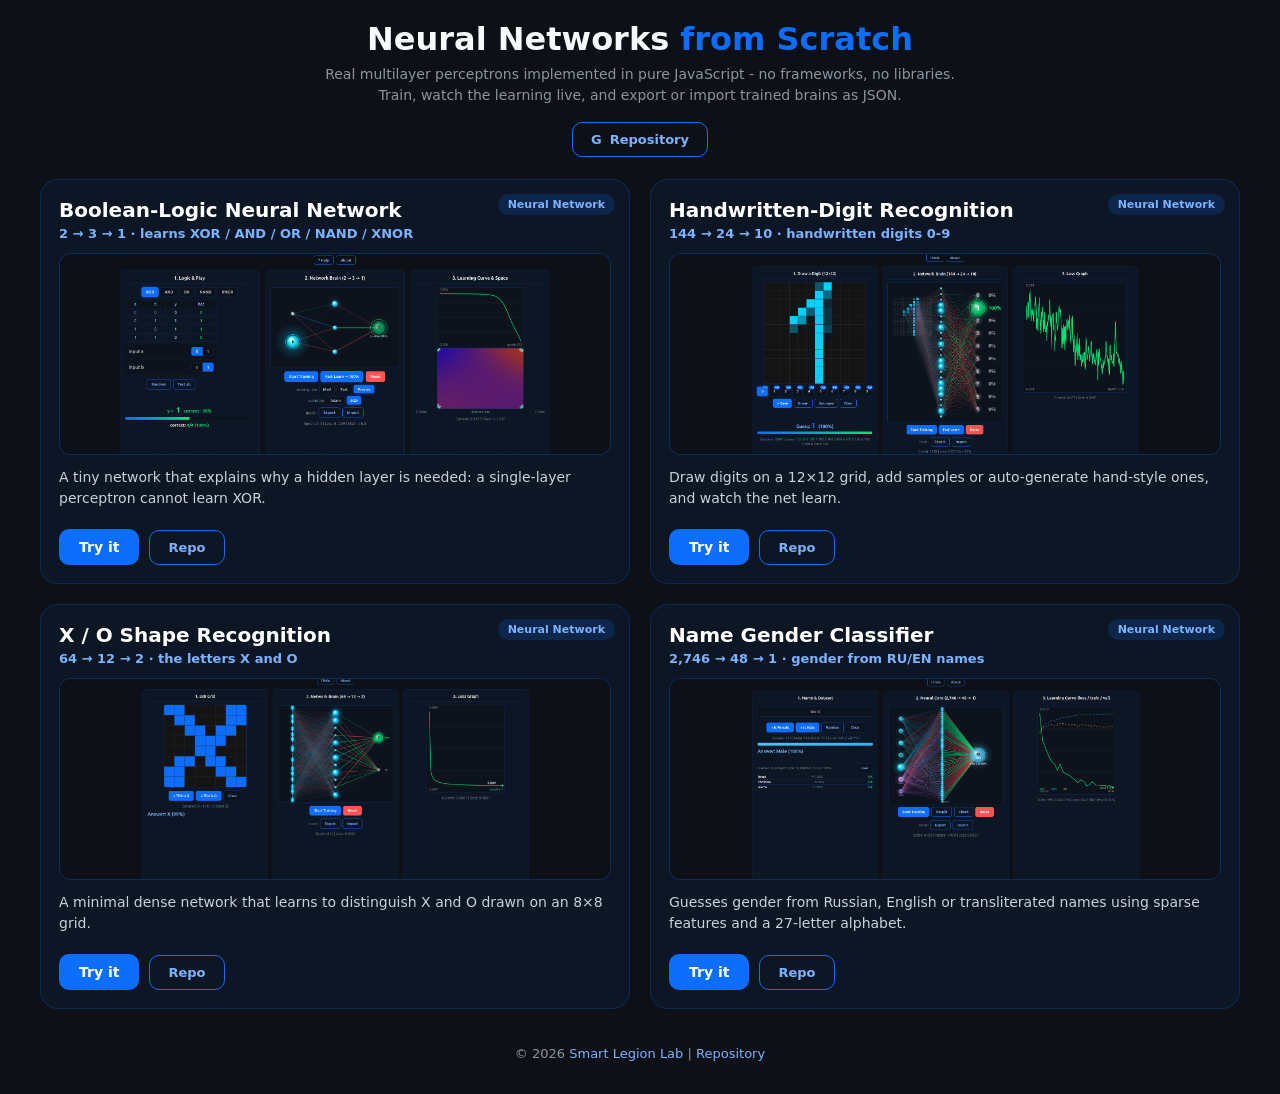
==== index.html @ 5404b71b "from-scratch-neural-networks v1.1.0" ====
<!DOCTYPE html>
<html lang="en">
<head>
    <meta charset="UTF-8">
    <meta name="viewport" content="width=device-width, initial-scale=1.0">
    <title>Neural Networks from Scratch · Smart Legion Lab</title>
    <meta name="description" content="A collection of real multilayer perceptrons (MLPs) implemented from scratch in pure JavaScript. Educational demos with live visualization, model export and import.">
    <link rel="stylesheet" href="css/style.css">
</head>
<body>
<header class="site-head">
    <h1 class="site-title">Neural Networks <span class="hi">from Scratch</span></h1>
    <p class="site-sub">Real multilayer perceptrons implemented in pure JavaScript - no frameworks, no libraries.
        Train, watch the learning live, and export or import trained brains as JSON.</p>
    <div class="head-meta">
        <a href="https://github.com/smartlegionlab/from-scratch-neural-networks" target="_blank" rel="noopener" class="btn btn-ghost">
            <span class="ico">G</span> Repository
        </a>
    </div>
</header>
<main class="grid">

    <article class="card">
        <span class="card-badge">Neural Network</span>
        <h2 class="card-title">Boolean-Logic Neural Network</h2>
        <p class="card-meta">2 → 3 → 1 · learns XOR / AND / OR / NAND / XNOR</p>
        <div class="thumb"><img src="data/images/logic-gates-neural-network.png" alt="Boolean-Logic Neural Network"></div>
        <p class="card-desc">A tiny network that explains why a hidden layer is needed: a single-layer perceptron cannot learn XOR.</p>
        <div class="card-actions">
            <a class="btn btn-blue" href="logic-gates-neural-network.html">Try it</a>
            <a class="btn btn-ghost" href="https://github.com/smartlegionlab/from-scratch-neural-networks" target="_blank" rel="noopener">Repo</a>
        </div>
    </article>

    <article class="card">
        <span class="card-badge">Neural Network</span>
        <h2 class="card-title">Handwritten-Digit Recognition</h2>
        <p class="card-meta">144 → 24 → 10 · handwritten digits 0-9</p>
        <div class="thumb"><img src="data/images/digit-recognition-neural-network.png" alt="Handwritten-Digit Recognition Neural Network"></div>
        <p class="card-desc">Draw digits on a 12×12 grid, add samples or auto-generate hand-style ones, and watch the net learn.</p>
        <div class="card-actions">
            <a class="btn btn-blue" href="digit-recognition-neural-network.html">Try it</a>
            <a class="btn btn-ghost" href="https://github.com/smartlegionlab/from-scratch-neural-networks" target="_blank" rel="noopener">Repo</a>
        </div>
    </article>

    <article class="card">
        <span class="card-badge">Neural Network</span>
        <h2 class="card-title">X / O Shape Recognition</h2>
        <p class="card-meta">64 → 12 → 2 · the letters X and O</p>
        <div class="thumb"><img src="data/images/x-o-recognition-neural-network.png" alt="X / O Shape Recognition Neural Network"></div>
        <p class="card-desc">A minimal dense network that learns to distinguish X and O drawn on an 8×8 grid.</p>
        <div class="card-actions">
            <a class="btn btn-blue" href="x-o-recognition-neural-network.html">Try it</a>
            <a class="btn btn-ghost" href="https://github.com/smartlegionlab/from-scratch-neural-networks" target="_blank" rel="noopener">Repo</a>
        </div>
    </article>

    <article class="card">
        <span class="card-badge">Neural Network</span>
        <h2 class="card-title">Name Gender Classifier</h2>
        <p class="card-meta">2,746 → 48 → 1 · gender from RU/EN names</p>
        <div class="thumb"><img src="data/images/name-gender-classifier-neural-network.png" alt="Name Gender Classifier Neural Network"></div>
        <p class="card-desc">Guesses gender from Russian, English or transliterated names using sparse features and a 27-letter alphabet.</p>
        <div class="card-actions">
            <a class="btn btn-blue" href="name-gender-classifier-neural-network.html">Try it</a>
            <a class="btn btn-ghost" href="https://github.com/smartlegionlab/from-scratch-neural-networks" target="_blank" rel="noopener">Repo</a>
        </div>
    </article>

</main>
<footer class="site-foot">
    <p>&#169; <span id="currentYear">2026</span>
        <a href="https://github.com/smartlegionlab" target="_blank" rel="noopener">Smart Legion Lab</a> |
        <a href="https://github.com/smartlegionlab/from-scratch-neural-networks" target="_blank" rel="noopener">Repository</a></p>
</footer>
<script src="js/main.js"></script>
</body>
</html>
---- css/style.css ----
* { box-sizing: border-box; font-family: 'Segoe UI', system-ui, -apple-system, sans-serif; -webkit-tap-highlight-color: transparent; }
html, body { margin: 0; }
body { background: #0d1117; color: #e0e0e0; min-height: 100vh; padding: 20px; display: flex; flex-direction: column; align-items: center; }
.site-head { text-align: center; margin-bottom: 22px; max-width: 900px; }
.site-title { margin: 0 0 6px; font-size: 32px; font-weight: 800; color: #f8f9fa; }
.site-title .hi { color: #0d6efd; }
.site-sub { color: #8b949e; font-size: 14px; margin: 0 auto 16px; max-width: 640px; line-height: 1.5; }
.head-meta { display: flex; justify-content: center; gap: 10px; flex-wrap: wrap; }
.btn { display: inline-flex; align-items: center; justify-content: center; gap: 8px; border: none; border-radius: 10px; font-weight: 700; cursor: pointer; text-decoration: none; font-family: inherit; user-select: none; }
.btn-ghost { background: transparent; color: #7ab3ff; border: 1px solid #0d6efd; padding: 9px 18px; font-size: 13px; }
.btn-ghost:hover { background: rgba(13, 110, 253, 0.15); }
.btn-blue { background: #0d6efd; color: #fff; padding: 10px 20px; font-size: 14px; }
.btn-blue:hover { background: #0b5ed7; }
.ico { display: inline-block; font-weight: 900; }
.grid { display: grid; grid-template-columns: repeat(2, minmax(0, 1fr)); gap: 20px; width: 100%; max-width: 1200px; flex: 1; align-items: stretch; }
.card { position: relative; display: flex; flex-direction: column; background: rgba(13, 110, 253, 0.06); border: 1px solid rgba(13, 110, 253, 0.22); border-radius: 18px; padding: 18px; color: #e0e0e0; transition: transform .2s ease, box-shadow .2s ease, border-color .2s ease; min-height: 0; }
.card:hover { transform: translateY(-4px); border-color: rgba(13, 110, 253, 0.45); box-shadow: 0 12px 24px rgba(0, 0, 0, 0.4); background: rgba(13, 110, 253, 0.09); }
.card-badge { position: absolute; top: 14px; right: 14px; background: rgba(13, 110, 253, 0.18); color: #7ab3ff; border-radius: 20px; padding: 4px 10px; font-size: 11px; font-weight: 600; z-index: 1; }
.card-title { margin: 0 84px 4px 0; font-size: 20px; font-weight: 700; color: #fff; }
.card-meta { margin: 0 0 12px; color: #7ab3ff; font-size: 13px; font-weight: 600; }
.thumb { width: 100%; border-radius: 12px; overflow: hidden; border: 1px solid rgba(13, 110, 253, 0.3); margin-bottom: 12px; background: rgba(13, 17, 23, 0.6); }
.thumb img { display: block; width: 100%; height: 200px; object-fit: cover; }
.card-desc { margin: 0 0 16px; color: #c9d1d9; font-size: 14px; line-height: 1.5; }
.card-actions { display: flex; gap: 10px; flex-wrap: wrap; align-items: center; margin-top: auto; padding-top: 4px; }
.site-foot { margin-top: 24px; text-align: center; font-size: 13px; color: #8b949e; }
.site-foot a { color: #7ab3ff; text-decoration: none; }
.site-foot a:hover { text-decoration: underline; }
@media (max-width: 1000px) and (orientation: portrait) {
  body { padding: 10px; }
  .grid { grid-template-columns: 1fr; gap: 16px; }
  .site-title { font-size: 24px; }
}
@media (max-width: 1000px) and (orientation: landscape) {
  body { padding: 14px 20px; }
  .grid { grid-template-columns: repeat(2, minmax(0, 1fr)); gap: 12px; }
  .card { padding: 14px; }
  .thumb img { height: 140px; }
}
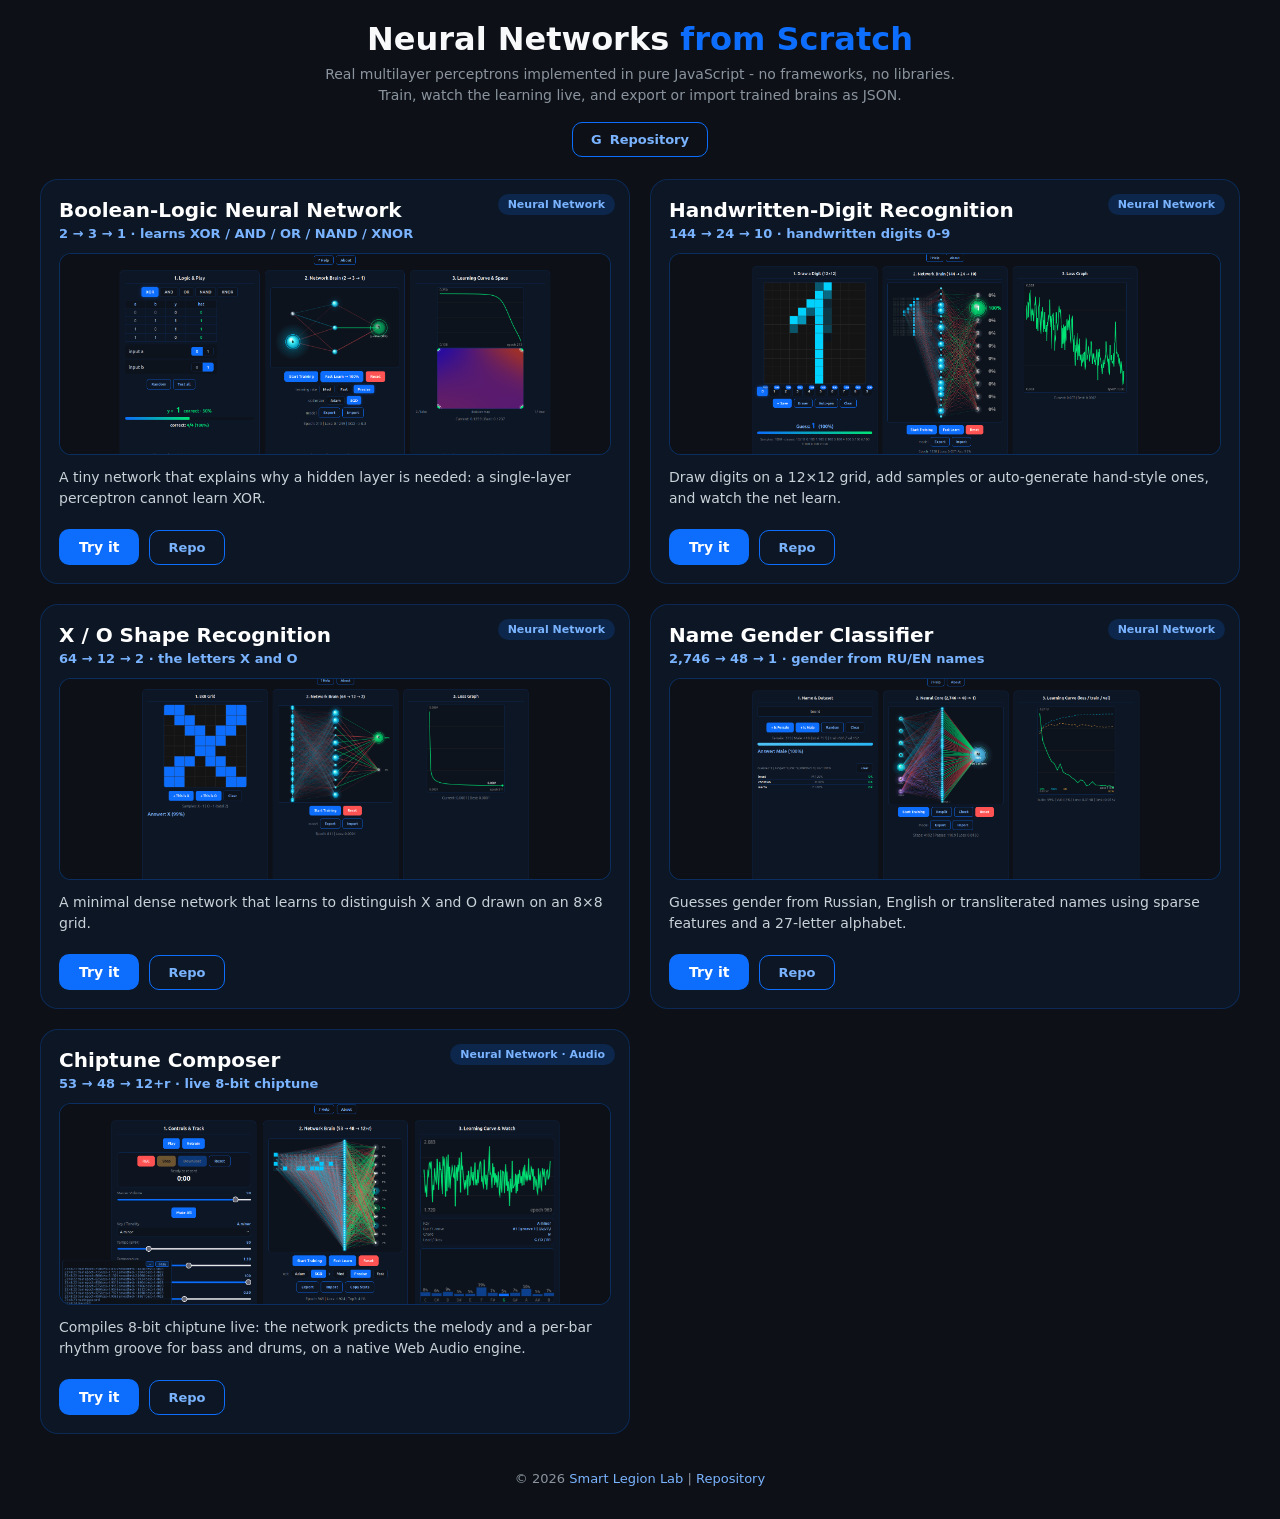
==== commit 850727e0: "feat: add chiptune-composer-neural-network.html" ====
--- a/index.html
+++ b/index.html
@@ -68,6 +68,18 @@
         </div>
     </article>
 
+    <article class="card">
+        <span class="card-badge">Neural Network · Audio</span>
+        <h2 class="card-title">Chiptune Composer</h2>
+        <p class="card-meta">53 → 48 → 12+r · live 8-bit chiptune</p>
+        <div class="thumb"><img src="data/images/chiptune-composer-neural-network.png" alt="Chiptune Composer Neural Network"></div>
+        <p class="card-desc">Compiles 8-bit chiptune live: the network predicts the melody and a per-bar rhythm groove for bass and drums, on a native Web Audio engine.</p>
+        <div class="card-actions">
+            <a class="btn btn-blue" href="chiptune-composer-neural-network.html">Try it</a>
+            <a class="btn btn-ghost" href="https://github.com/smartlegionlab/from-scratch-neural-networks" target="_blank" rel="noopener">Repo</a>
+        </div>
+    </article>
+
 </main>
 <footer class="site-foot">
     <p>&#169; <span id="currentYear">2026</span>
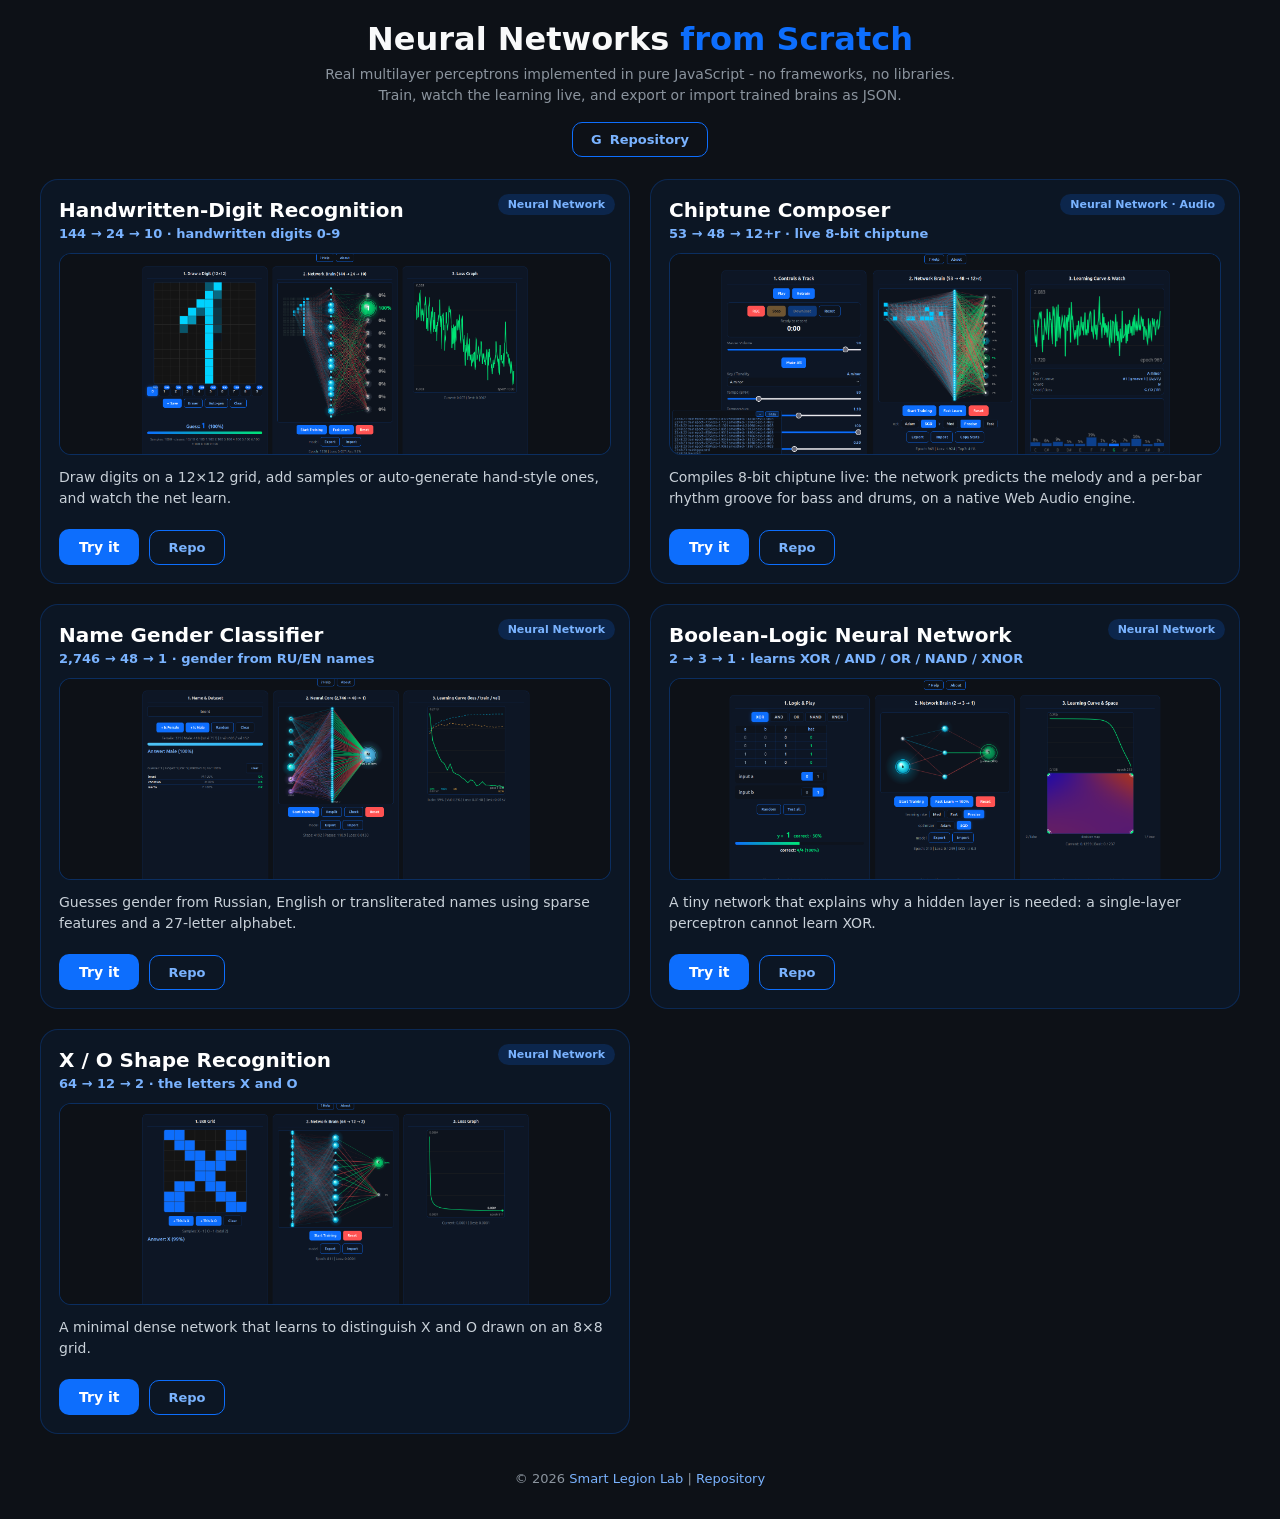
==== commit b1de829c: "from-scratch-neural-networks v1.2.0" ====
--- a/index.html
+++ b/index.html
@@ -22,18 +22,6 @@
 
     <article class="card">
         <span class="card-badge">Neural Network</span>
-        <h2 class="card-title">Boolean-Logic Neural Network</h2>
-        <p class="card-meta">2 → 3 → 1 · learns XOR / AND / OR / NAND / XNOR</p>
-        <div class="thumb"><img src="data/images/logic-gates-neural-network.png" alt="Boolean-Logic Neural Network"></div>
-        <p class="card-desc">A tiny network that explains why a hidden layer is needed: a single-layer perceptron cannot learn XOR.</p>
-        <div class="card-actions">
-            <a class="btn btn-blue" href="logic-gates-neural-network.html">Try it</a>
-            <a class="btn btn-ghost" href="https://github.com/smartlegionlab/from-scratch-neural-networks" target="_blank" rel="noopener">Repo</a>
-        </div>
-    </article>
-
-    <article class="card">
-        <span class="card-badge">Neural Network</span>
         <h2 class="card-title">Handwritten-Digit Recognition</h2>
         <p class="card-meta">144 → 24 → 10 · handwritten digits 0-9</p>
         <div class="thumb"><img src="data/images/digit-recognition-neural-network.png" alt="Handwritten-Digit Recognition Neural Network"></div>
@@ -45,13 +33,13 @@
     </article>
 
     <article class="card">
-        <span class="card-badge">Neural Network</span>
-        <h2 class="card-title">X / O Shape Recognition</h2>
-        <p class="card-meta">64 → 12 → 2 · the letters X and O</p>
-        <div class="thumb"><img src="data/images/x-o-recognition-neural-network.png" alt="X / O Shape Recognition Neural Network"></div>
-        <p class="card-desc">A minimal dense network that learns to distinguish X and O drawn on an 8×8 grid.</p>
+        <span class="card-badge">Neural Network · Audio</span>
+        <h2 class="card-title">Chiptune Composer</h2>
+        <p class="card-meta">53 → 48 → 12+r · live 8-bit chiptune</p>
+        <div class="thumb"><img src="data/images/chiptune-composer-neural-network.png" alt="Chiptune Composer Neural Network"></div>
+        <p class="card-desc">Compiles 8-bit chiptune live: the network predicts the melody and a per-bar rhythm groove for bass and drums, on a native Web Audio engine.</p>
         <div class="card-actions">
-            <a class="btn btn-blue" href="x-o-recognition-neural-network.html">Try it</a>
+            <a class="btn btn-blue" href="chiptune-composer-neural-network.html">Try it</a>
             <a class="btn btn-ghost" href="https://github.com/smartlegionlab/from-scratch-neural-networks" target="_blank" rel="noopener">Repo</a>
         </div>
     </article>
@@ -69,13 +57,25 @@
     </article>
 
     <article class="card">
-        <span class="card-badge">Neural Network · Audio</span>
-        <h2 class="card-title">Chiptune Composer</h2>
-        <p class="card-meta">53 → 48 → 12+r · live 8-bit chiptune</p>
-        <div class="thumb"><img src="data/images/chiptune-composer-neural-network.png" alt="Chiptune Composer Neural Network"></div>
-        <p class="card-desc">Compiles 8-bit chiptune live: the network predicts the melody and a per-bar rhythm groove for bass and drums, on a native Web Audio engine.</p>
+        <span class="card-badge">Neural Network</span>
+        <h2 class="card-title">Boolean-Logic Neural Network</h2>
+        <p class="card-meta">2 → 3 → 1 · learns XOR / AND / OR / NAND / XNOR</p>
+        <div class="thumb"><img src="data/images/logic-gates-neural-network.png" alt="Boolean-Logic Neural Network"></div>
+        <p class="card-desc">A tiny network that explains why a hidden layer is needed: a single-layer perceptron cannot learn XOR.</p>
         <div class="card-actions">
-            <a class="btn btn-blue" href="chiptune-composer-neural-network.html">Try it</a>
+            <a class="btn btn-blue" href="logic-gates-neural-network.html">Try it</a>
+            <a class="btn btn-ghost" href="https://github.com/smartlegionlab/from-scratch-neural-networks" target="_blank" rel="noopener">Repo</a>
+        </div>
+    </article>
+
+    <article class="card">
+        <span class="card-badge">Neural Network</span>
+        <h2 class="card-title">X / O Shape Recognition</h2>
+        <p class="card-meta">64 → 12 → 2 · the letters X and O</p>
+        <div class="thumb"><img src="data/images/x-o-recognition-neural-network.png" alt="X / O Shape Recognition Neural Network"></div>
+        <p class="card-desc">A minimal dense network that learns to distinguish X and O drawn on an 8×8 grid.</p>
+        <div class="card-actions">
+            <a class="btn btn-blue" href="x-o-recognition-neural-network.html">Try it</a>
             <a class="btn btn-ghost" href="https://github.com/smartlegionlab/from-scratch-neural-networks" target="_blank" rel="noopener">Repo</a>
         </div>
     </article>
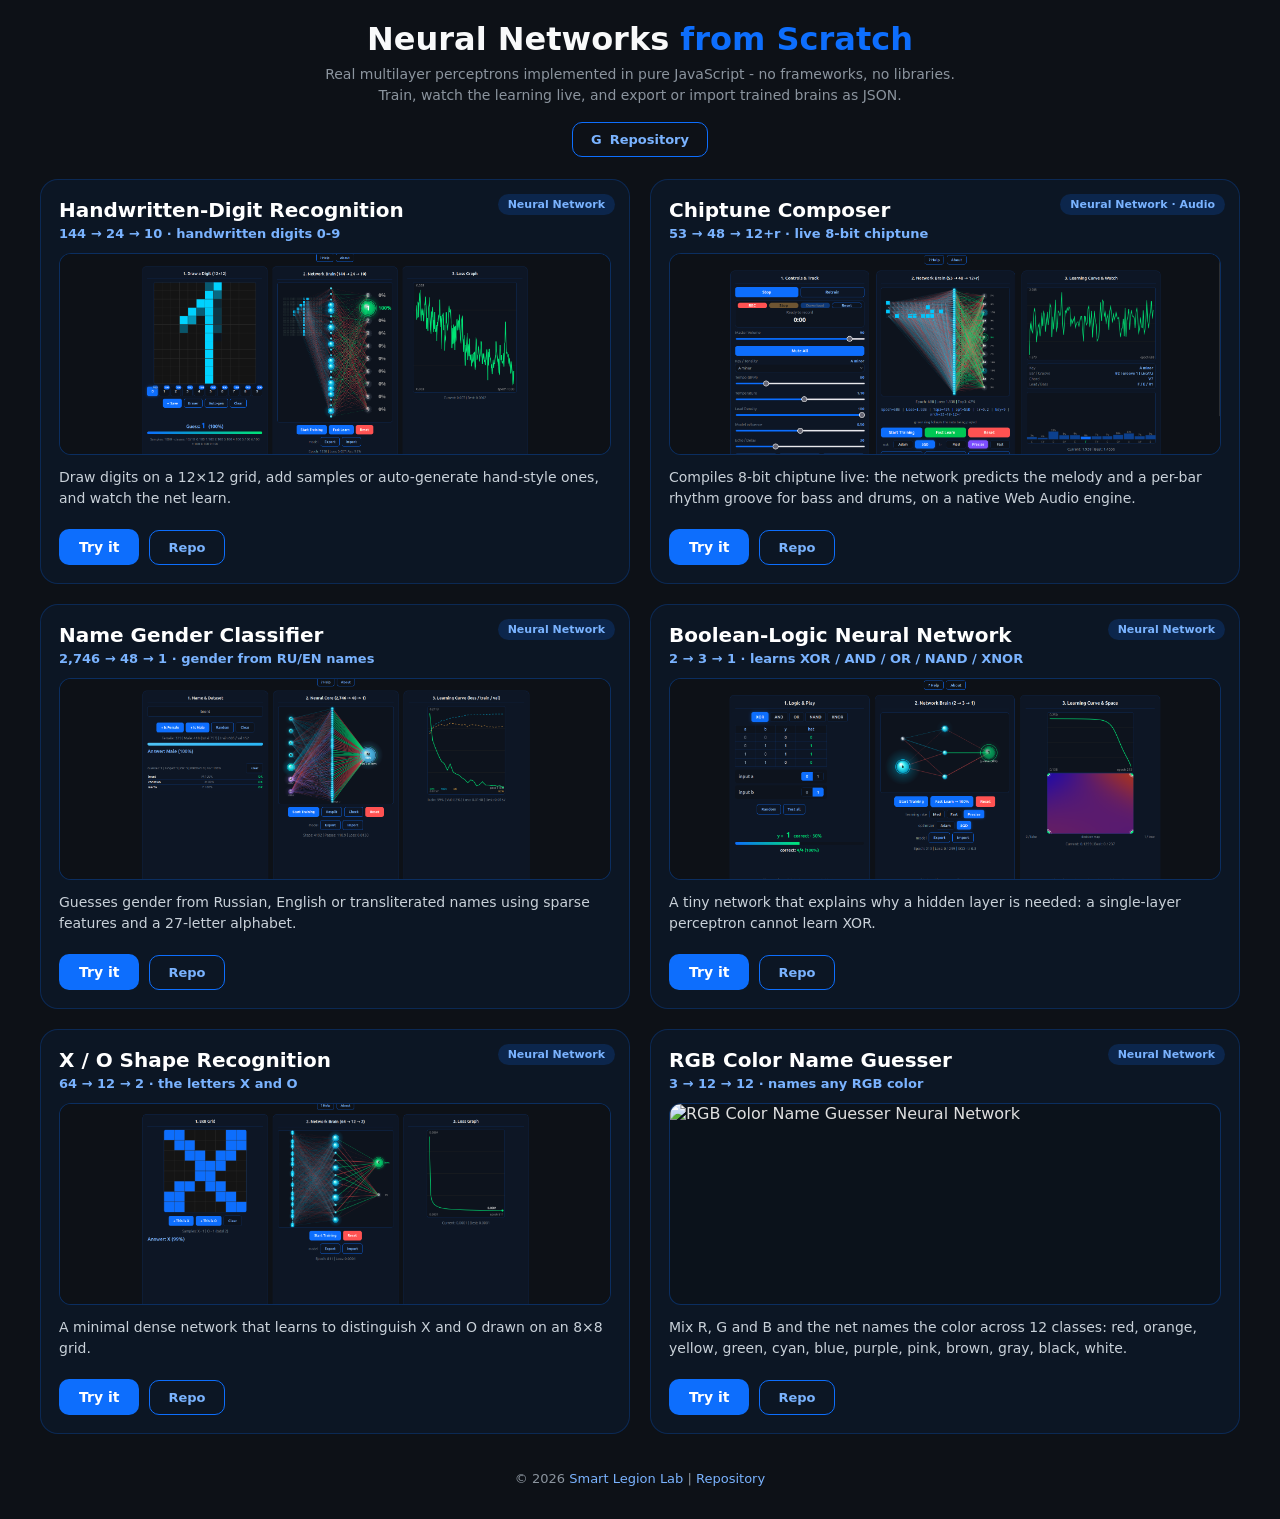
==== commit 574f10ed: "feat: add rgb-color-name-guesser-neural-network.html" ====
--- a/index.html
+++ b/index.html
@@ -80,6 +80,18 @@
         </div>
     </article>
 
+    <article class="card">
+        <span class="card-badge">Neural Network</span>
+        <h2 class="card-title">RGB Color Name Guesser</h2>
+        <p class="card-meta">3 → 12 → 12 · names any RGB color</p>
+        <div class="thumb"><img src="data/images/rgb-color-name-guesser-neural-network.png" alt="RGB Color Name Guesser Neural Network"></div>
+        <p class="card-desc">Mix R, G and B and the net names the color across 12 classes: red, orange, yellow, green, cyan, blue, purple, pink, brown, gray, black, white.</p>
+        <div class="card-actions">
+            <a class="btn btn-blue" href="rgb-color-name-guesser-neural-network.html">Try it</a>
+            <a class="btn btn-ghost" href="https://github.com/smartlegionlab/from-scratch-neural-networks" target="_blank" rel="noopener">Repo</a>
+        </div>
+    </article>
+
 </main>
 <footer class="site-foot">
     <p>&#169; <span id="currentYear">2026</span>
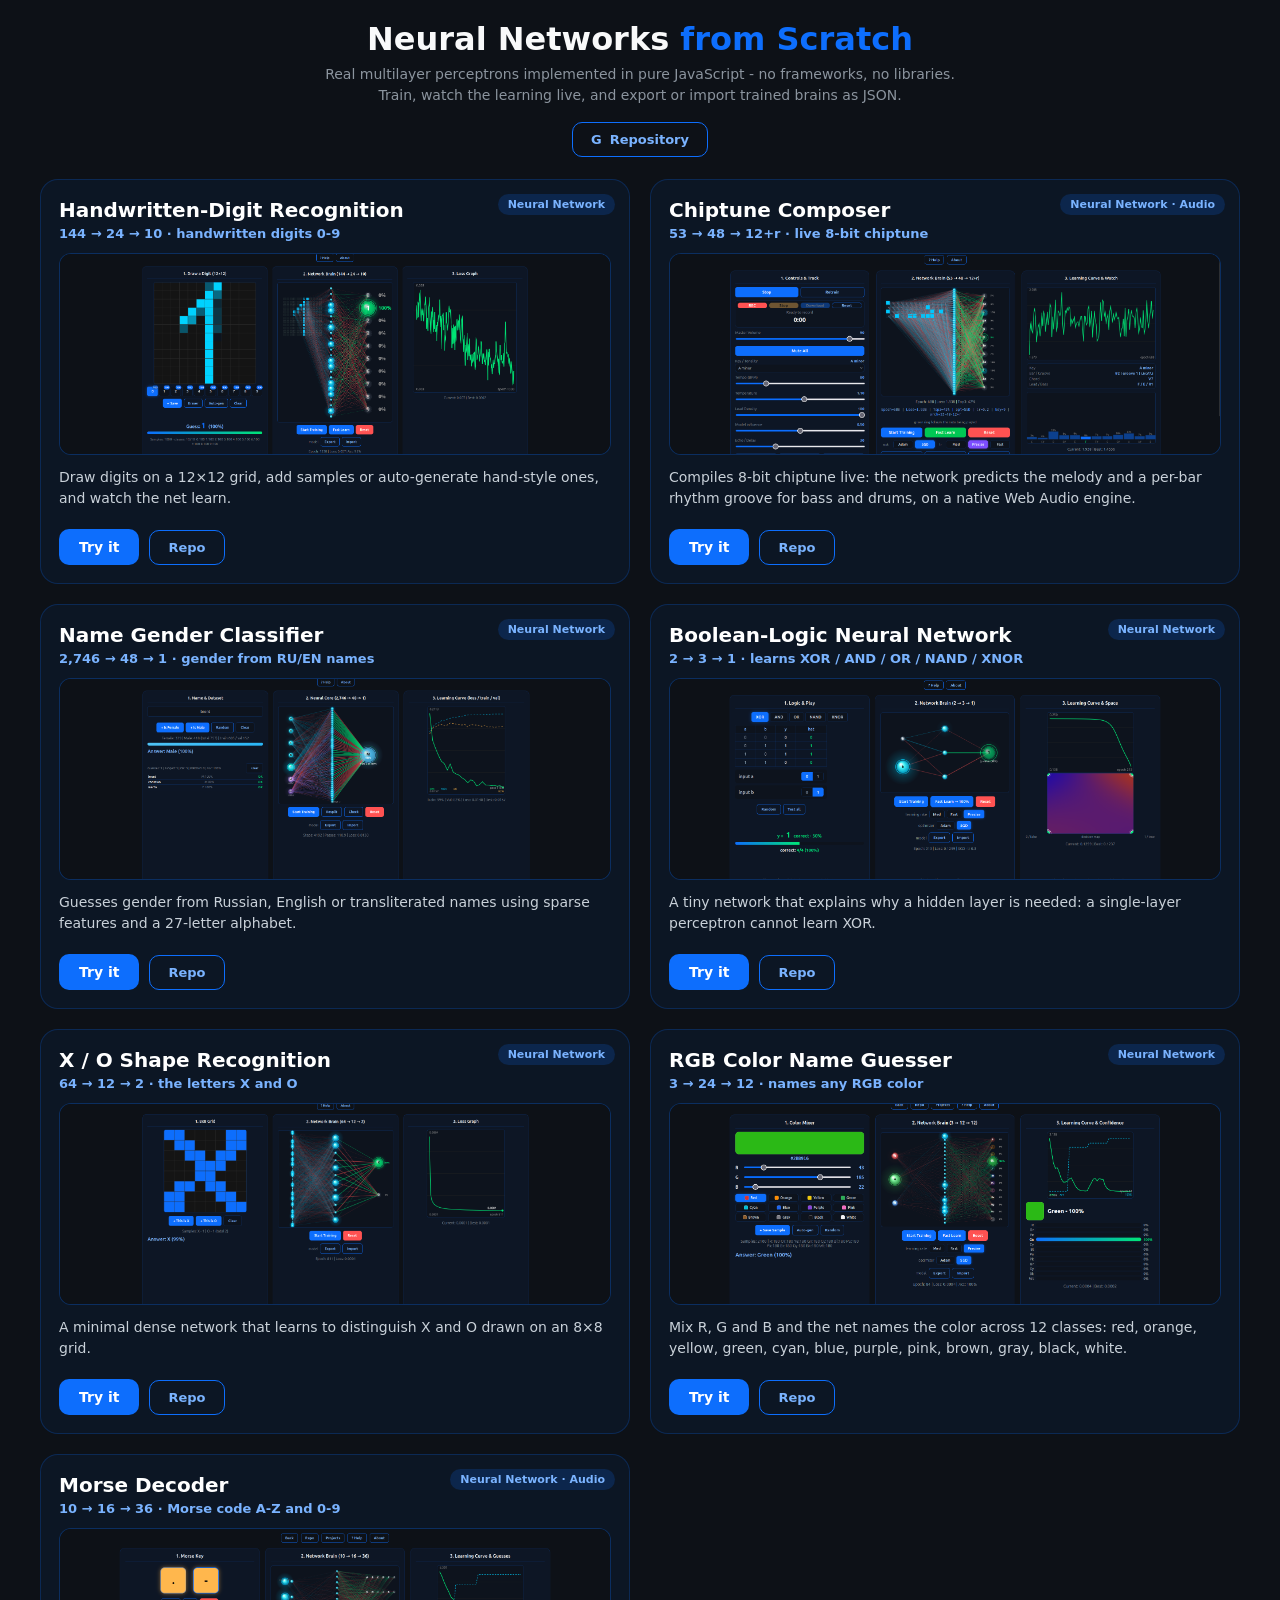
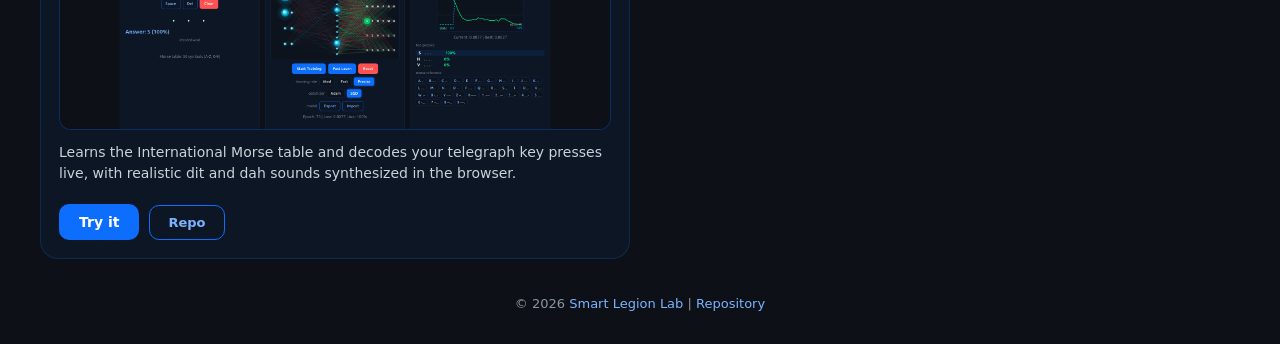
==== commit 9c88bc3e: "from-scratch-neural-networks v1.3.1" ====
--- a/index.html
+++ b/index.html
@@ -83,11 +83,23 @@
     <article class="card">
         <span class="card-badge">Neural Network</span>
         <h2 class="card-title">RGB Color Name Guesser</h2>
-        <p class="card-meta">3 → 12 → 12 · names any RGB color</p>
+        <p class="card-meta">3 → 24 → 12 · names any RGB color</p>
         <div class="thumb"><img src="data/images/rgb-color-name-guesser-neural-network.png" alt="RGB Color Name Guesser Neural Network"></div>
         <p class="card-desc">Mix R, G and B and the net names the color across 12 classes: red, orange, yellow, green, cyan, blue, purple, pink, brown, gray, black, white.</p>
         <div class="card-actions">
             <a class="btn btn-blue" href="rgb-color-name-guesser-neural-network.html">Try it</a>
+            <a class="btn btn-ghost" href="https://github.com/smartlegionlab/from-scratch-neural-networks" target="_blank" rel="noopener">Repo</a>
+        </div>
+    </article>
+
+    <article class="card">
+        <span class="card-badge">Neural Network · Audio</span>
+        <h2 class="card-title">Morse Decoder</h2>
+        <p class="card-meta">10 → 16 → 36 · Morse code A-Z and 0-9</p>
+        <div class="thumb"><img src="data/images/morse-decoder-neural-network.png" alt="Morse Decoder Neural Network"></div>
+        <p class="card-desc">Learns the International Morse table and decodes your telegraph key presses live, with realistic dit and dah sounds synthesized in the browser.</p>
+        <div class="card-actions">
+            <a class="btn btn-blue" href="morse-decoder-neural-network.html">Try it</a>
             <a class="btn btn-ghost" href="https://github.com/smartlegionlab/from-scratch-neural-networks" target="_blank" rel="noopener">Repo</a>
         </div>
     </article>
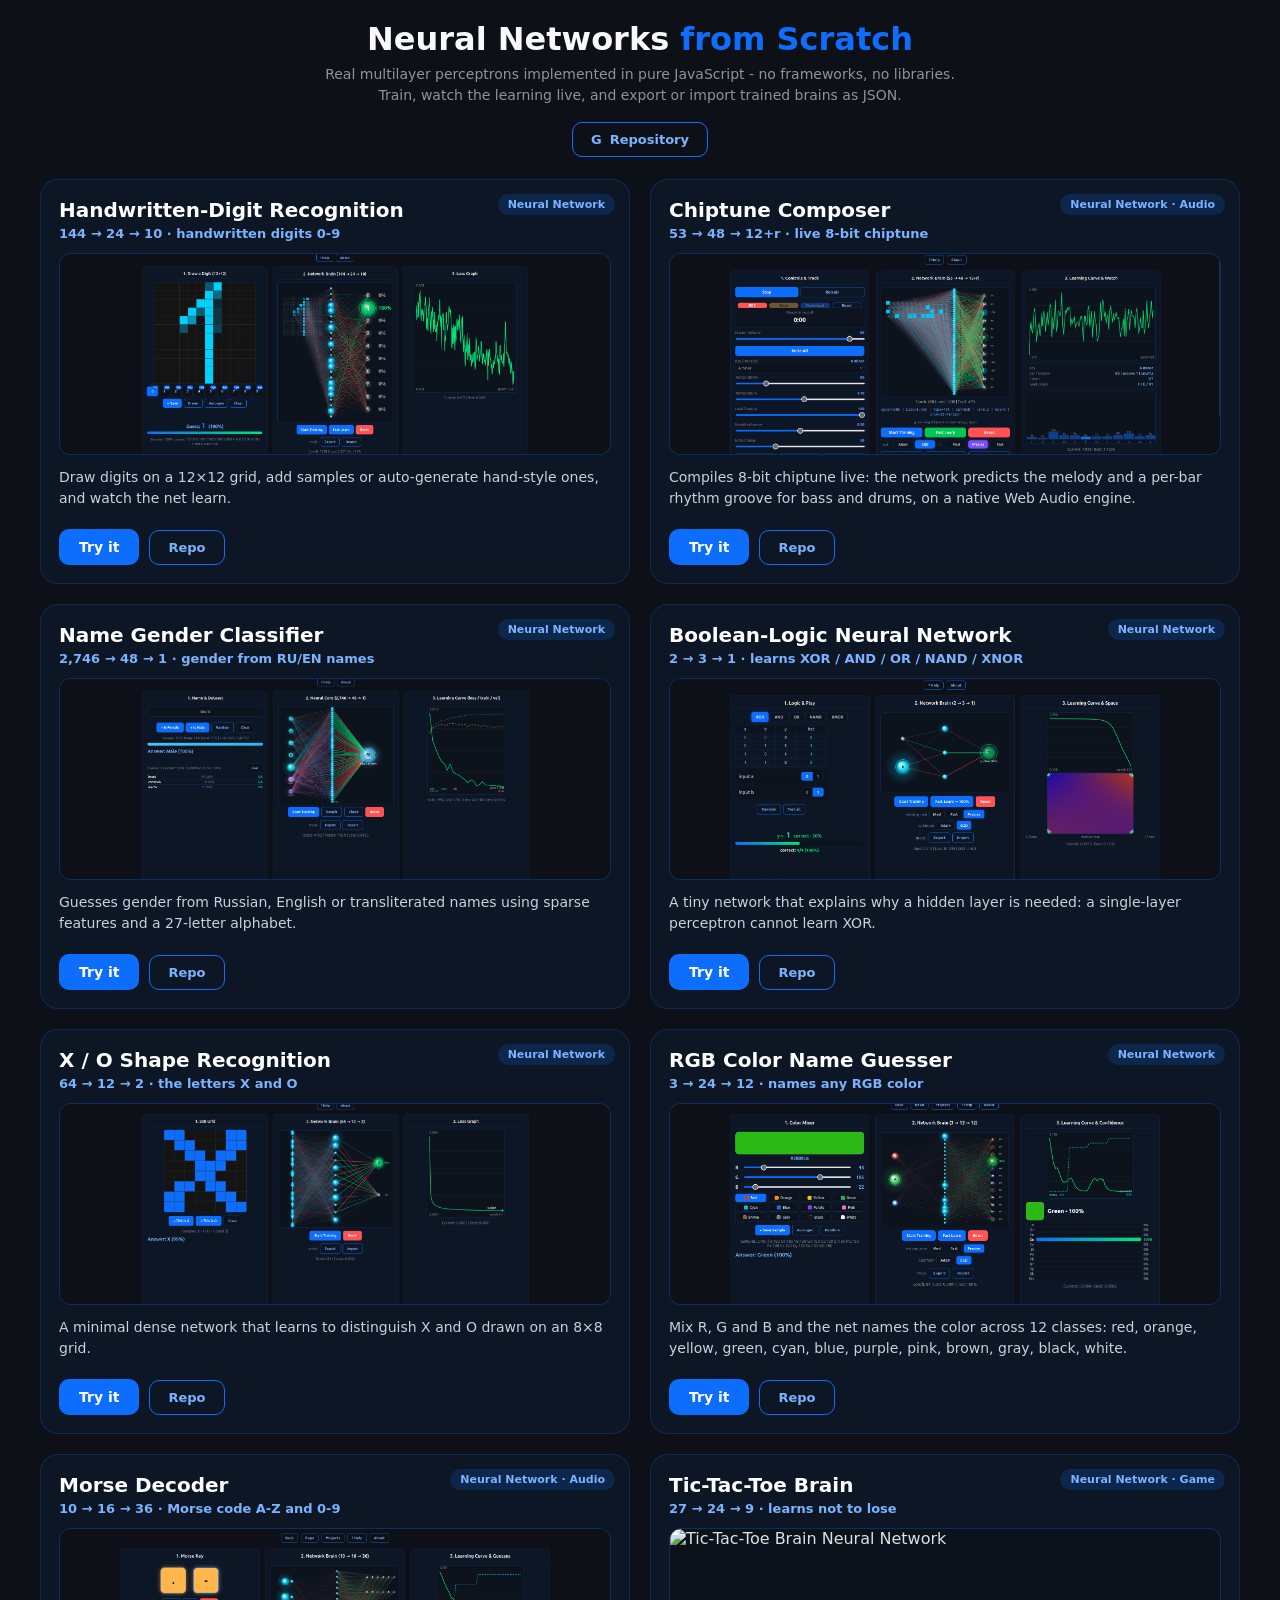
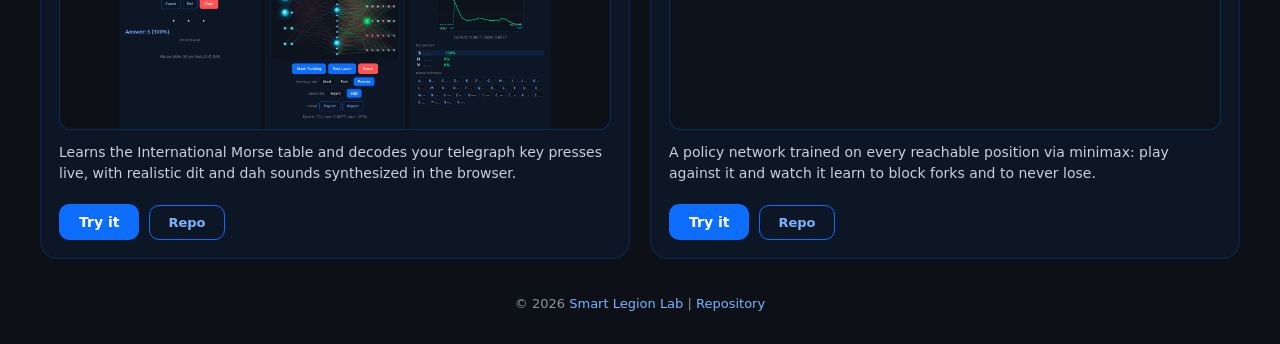
==== commit 6119ed02: "feat: add tic-tac-toe-brain-network.html" ====
--- a/index.html
+++ b/index.html
@@ -104,6 +104,18 @@
         </div>
     </article>
 
+    <article class="card">
+        <span class="card-badge">Neural Network · Game</span>
+        <h2 class="card-title">Tic-Tac-Toe Brain</h2>
+        <p class="card-meta">27 → 24 → 9 · learns not to lose</p>
+        <div class="thumb"><img src="data/images/tic-tac-toe-brain-neural-network.png" alt="Tic-Tac-Toe Brain Neural Network"></div>
+        <p class="card-desc">A policy network trained on every reachable position via minimax: play against it and watch it learn to block forks and to never lose.</p>
+        <div class="card-actions">
+            <a class="btn btn-blue" href="tic-tac-toe-brain-neural-network.html">Try it</a>
+            <a class="btn btn-ghost" href="https://github.com/smartlegionlab/from-scratch-neural-networks" target="_blank" rel="noopener">Repo</a>
+        </div>
+    </article>
+
 </main>
 <footer class="site-foot">
     <p>&#169; <span id="currentYear">2026</span>
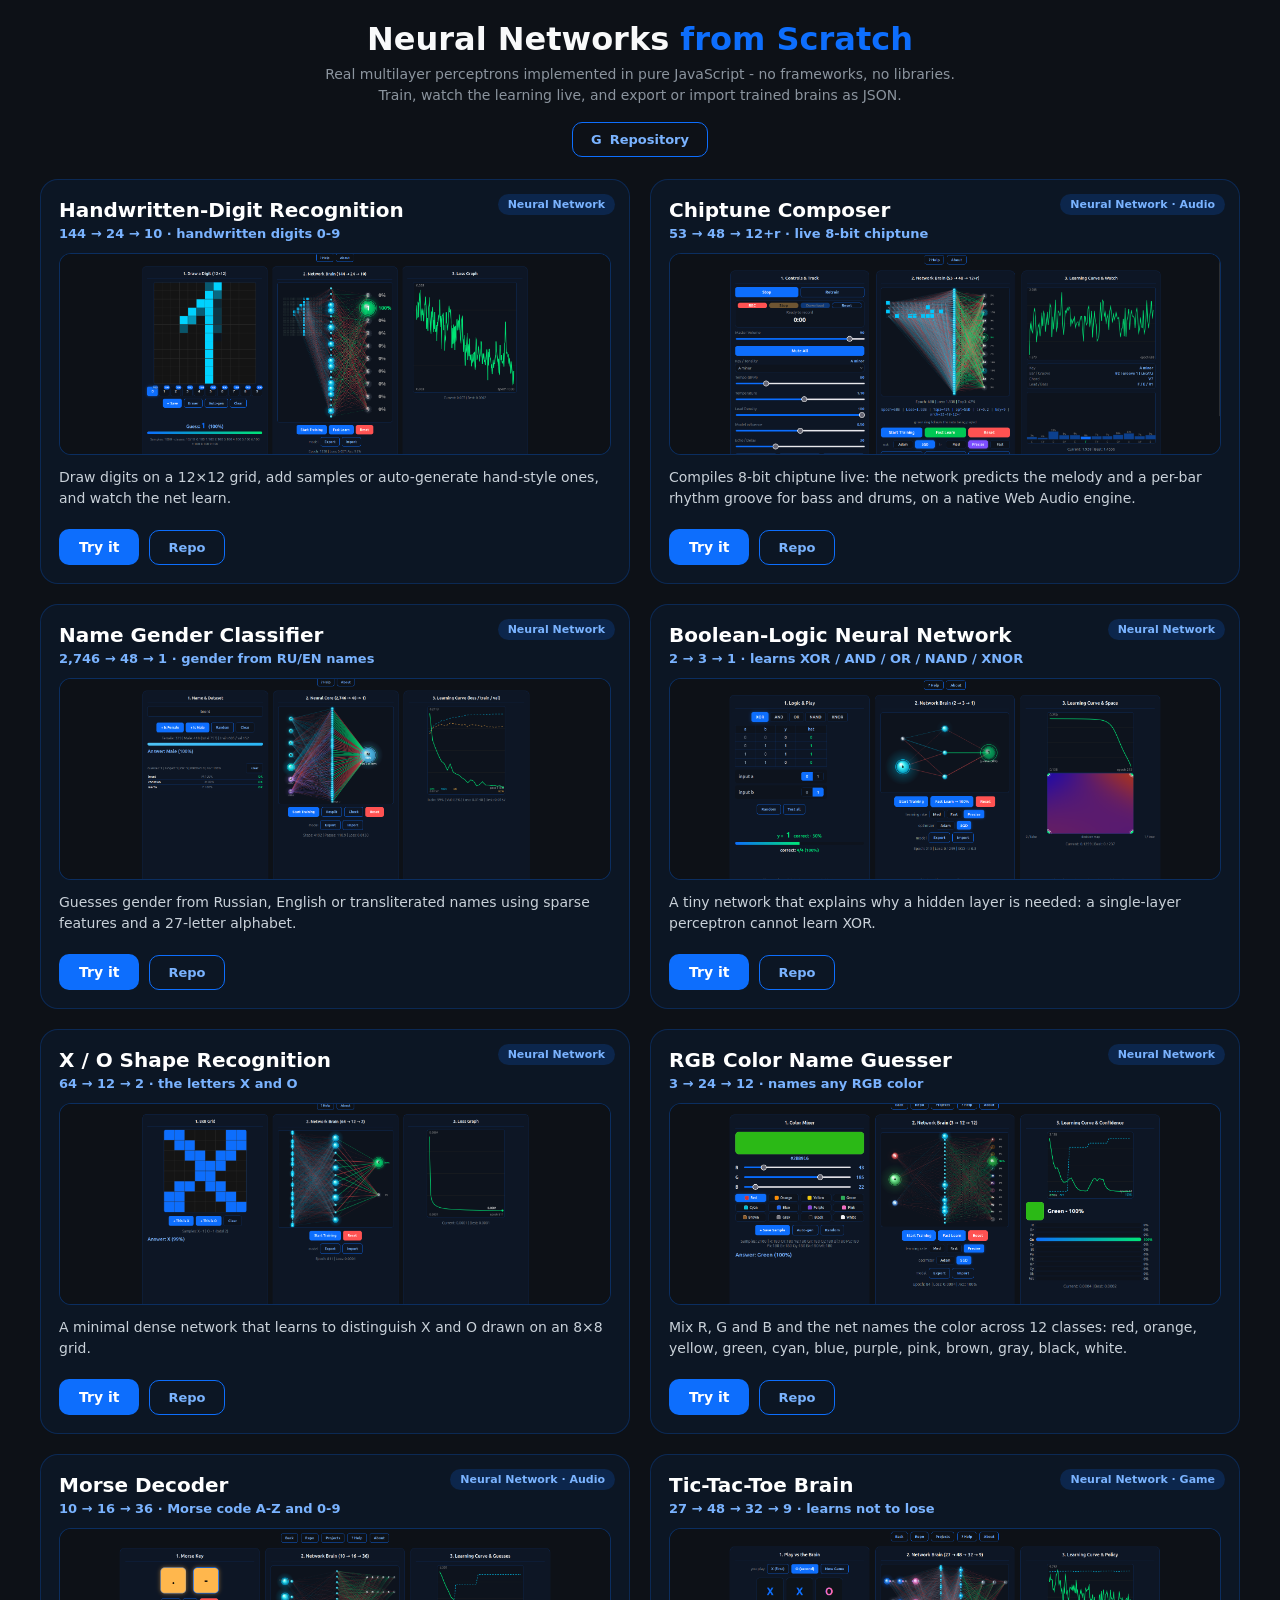
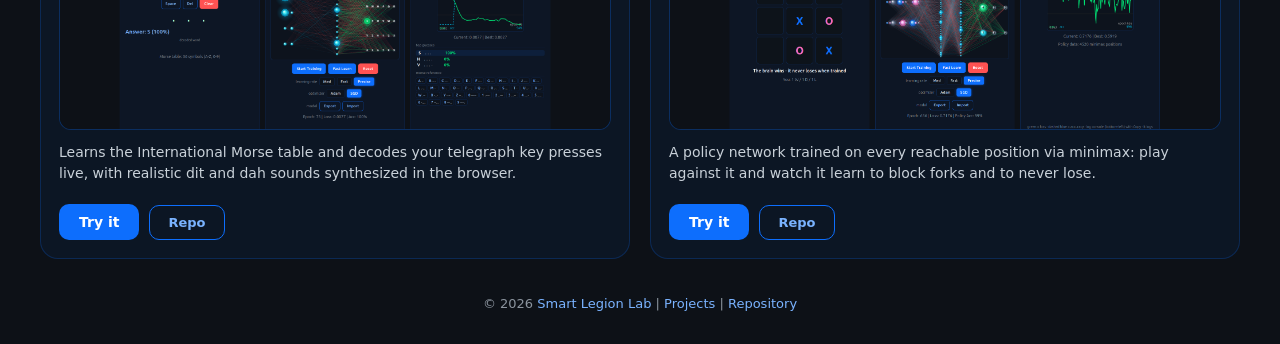
==== commit 75409f95: "from-scratch-neural-networks v1.4.0 refactor: split collection into standalone repos and keep a gall" ====
--- a/index.html
+++ b/index.html
@@ -27,8 +27,8 @@
         <div class="thumb"><img src="data/images/digit-recognition-neural-network.png" alt="Handwritten-Digit Recognition Neural Network"></div>
         <p class="card-desc">Draw digits on a 12×12 grid, add samples or auto-generate hand-style ones, and watch the net learn.</p>
         <div class="card-actions">
-            <a class="btn btn-blue" href="digit-recognition-neural-network.html">Try it</a>
-            <a class="btn btn-ghost" href="https://github.com/smartlegionlab/from-scratch-neural-networks" target="_blank" rel="noopener">Repo</a>
+            <a class="btn btn-blue" href="https://smartlegionlab.github.io/interactive/digit-recognition-neural-network.html" target="_blank" rel="noopener">Try it</a>
+            <a class="btn btn-ghost" href="https://github.com/smartlegionlab/digit-recognition-neural-network" target="_blank" rel="noopener">Repo</a>
         </div>
     </article>
 
@@ -39,8 +39,8 @@
         <div class="thumb"><img src="data/images/chiptune-composer-neural-network.png" alt="Chiptune Composer Neural Network"></div>
         <p class="card-desc">Compiles 8-bit chiptune live: the network predicts the melody and a per-bar rhythm groove for bass and drums, on a native Web Audio engine.</p>
         <div class="card-actions">
-            <a class="btn btn-blue" href="chiptune-composer-neural-network.html">Try it</a>
-            <a class="btn btn-ghost" href="https://github.com/smartlegionlab/from-scratch-neural-networks" target="_blank" rel="noopener">Repo</a>
+            <a class="btn btn-blue" href="https://smartlegionlab.github.io/interactive/chiptune-composer-neural-network.html" target="_blank" rel="noopener">Try it</a>
+            <a class="btn btn-ghost" href="https://github.com/smartlegionlab/chiptune-composer-neural-network" target="_blank" rel="noopener">Repo</a>
         </div>
     </article>
 
@@ -51,8 +51,8 @@
         <div class="thumb"><img src="data/images/name-gender-classifier-neural-network.png" alt="Name Gender Classifier Neural Network"></div>
         <p class="card-desc">Guesses gender from Russian, English or transliterated names using sparse features and a 27-letter alphabet.</p>
         <div class="card-actions">
-            <a class="btn btn-blue" href="name-gender-classifier-neural-network.html">Try it</a>
-            <a class="btn btn-ghost" href="https://github.com/smartlegionlab/from-scratch-neural-networks" target="_blank" rel="noopener">Repo</a>
+            <a class="btn btn-blue" href="https://smartlegionlab.github.io/interactive/name-gender-classifier-neural-network.html" target="_blank" rel="noopener">Try it</a>
+            <a class="btn btn-ghost" href="https://github.com/smartlegionlab/name-gender-classifier-neural-network" target="_blank" rel="noopener">Repo</a>
         </div>
     </article>
 
@@ -63,8 +63,8 @@
         <div class="thumb"><img src="data/images/logic-gates-neural-network.png" alt="Boolean-Logic Neural Network"></div>
         <p class="card-desc">A tiny network that explains why a hidden layer is needed: a single-layer perceptron cannot learn XOR.</p>
         <div class="card-actions">
-            <a class="btn btn-blue" href="logic-gates-neural-network.html">Try it</a>
-            <a class="btn btn-ghost" href="https://github.com/smartlegionlab/from-scratch-neural-networks" target="_blank" rel="noopener">Repo</a>
+            <a class="btn btn-blue" href="https://smartlegionlab.github.io/interactive/logic-gates-neural-network.html" target="_blank" rel="noopener">Try it</a>
+            <a class="btn btn-ghost" href="https://github.com/smartlegionlab/logic-gates-neural-network" target="_blank" rel="noopener">Repo</a>
         </div>
     </article>
 
@@ -75,8 +75,8 @@
         <div class="thumb"><img src="data/images/x-o-recognition-neural-network.png" alt="X / O Shape Recognition Neural Network"></div>
         <p class="card-desc">A minimal dense network that learns to distinguish X and O drawn on an 8×8 grid.</p>
         <div class="card-actions">
-            <a class="btn btn-blue" href="x-o-recognition-neural-network.html">Try it</a>
-            <a class="btn btn-ghost" href="https://github.com/smartlegionlab/from-scratch-neural-networks" target="_blank" rel="noopener">Repo</a>
+            <a class="btn btn-blue" href="https://smartlegionlab.github.io/interactive/x-o-recognition-neural-network.html" target="_blank" rel="noopener">Try it</a>
+            <a class="btn btn-ghost" href="https://github.com/smartlegionlab/x-o-recognition-neural-network" target="_blank" rel="noopener">Repo</a>
         </div>
     </article>
 
@@ -87,8 +87,8 @@
         <div class="thumb"><img src="data/images/rgb-color-name-guesser-neural-network.png" alt="RGB Color Name Guesser Neural Network"></div>
         <p class="card-desc">Mix R, G and B and the net names the color across 12 classes: red, orange, yellow, green, cyan, blue, purple, pink, brown, gray, black, white.</p>
         <div class="card-actions">
-            <a class="btn btn-blue" href="rgb-color-name-guesser-neural-network.html">Try it</a>
-            <a class="btn btn-ghost" href="https://github.com/smartlegionlab/from-scratch-neural-networks" target="_blank" rel="noopener">Repo</a>
+            <a class="btn btn-blue" href="https://smartlegionlab.github.io/interactive/rgb-color-name-guesser-neural-network.html" target="_blank" rel="noopener">Try it</a>
+            <a class="btn btn-ghost" href="https://github.com/smartlegionlab/rgb-color-name-guesser-neural-network" target="_blank" rel="noopener">Repo</a>
         </div>
     </article>
 
@@ -99,20 +99,20 @@
         <div class="thumb"><img src="data/images/morse-decoder-neural-network.png" alt="Morse Decoder Neural Network"></div>
         <p class="card-desc">Learns the International Morse table and decodes your telegraph key presses live, with realistic dit and dah sounds synthesized in the browser.</p>
         <div class="card-actions">
-            <a class="btn btn-blue" href="morse-decoder-neural-network.html">Try it</a>
-            <a class="btn btn-ghost" href="https://github.com/smartlegionlab/from-scratch-neural-networks" target="_blank" rel="noopener">Repo</a>
+            <a class="btn btn-blue" href="https://smartlegionlab.github.io/interactive/morse-decoder-neural-network.html" target="_blank" rel="noopener">Try it</a>
+            <a class="btn btn-ghost" href="https://github.com/smartlegionlab/morse-decoder-neural-network" target="_blank" rel="noopener">Repo</a>
         </div>
     </article>
 
     <article class="card">
         <span class="card-badge">Neural Network · Game</span>
         <h2 class="card-title">Tic-Tac-Toe Brain</h2>
-        <p class="card-meta">27 → 24 → 9 · learns not to lose</p>
+        <p class="card-meta">27 → 48 → 32 → 9 · learns not to lose</p>
         <div class="thumb"><img src="data/images/tic-tac-toe-brain-neural-network.png" alt="Tic-Tac-Toe Brain Neural Network"></div>
         <p class="card-desc">A policy network trained on every reachable position via minimax: play against it and watch it learn to block forks and to never lose.</p>
         <div class="card-actions">
-            <a class="btn btn-blue" href="tic-tac-toe-brain-neural-network.html">Try it</a>
-            <a class="btn btn-ghost" href="https://github.com/smartlegionlab/from-scratch-neural-networks" target="_blank" rel="noopener">Repo</a>
+            <a class="btn btn-blue" href="https://smartlegionlab.github.io/interactive/tic-tac-toe-brain-neural-network.html" target="_blank" rel="noopener">Try it</a>
+            <a class="btn btn-ghost" href="https://github.com/smartlegionlab/tic-tac-toe-brain-neural-network" target="_blank" rel="noopener">Repo</a>
         </div>
     </article>
 
@@ -120,6 +120,7 @@
 <footer class="site-foot">
     <p>&#169; <span id="currentYear">2026</span>
         <a href="https://github.com/smartlegionlab" target="_blank" rel="noopener">Smart Legion Lab</a> |
+        <a href="https://smartlegionlab.github.io/interactive.html" target="_blank" rel="noopener">Projects</a> |
         <a href="https://github.com/smartlegionlab/from-scratch-neural-networks" target="_blank" rel="noopener">Repository</a></p>
 </footer>
 <script src="js/main.js"></script>
